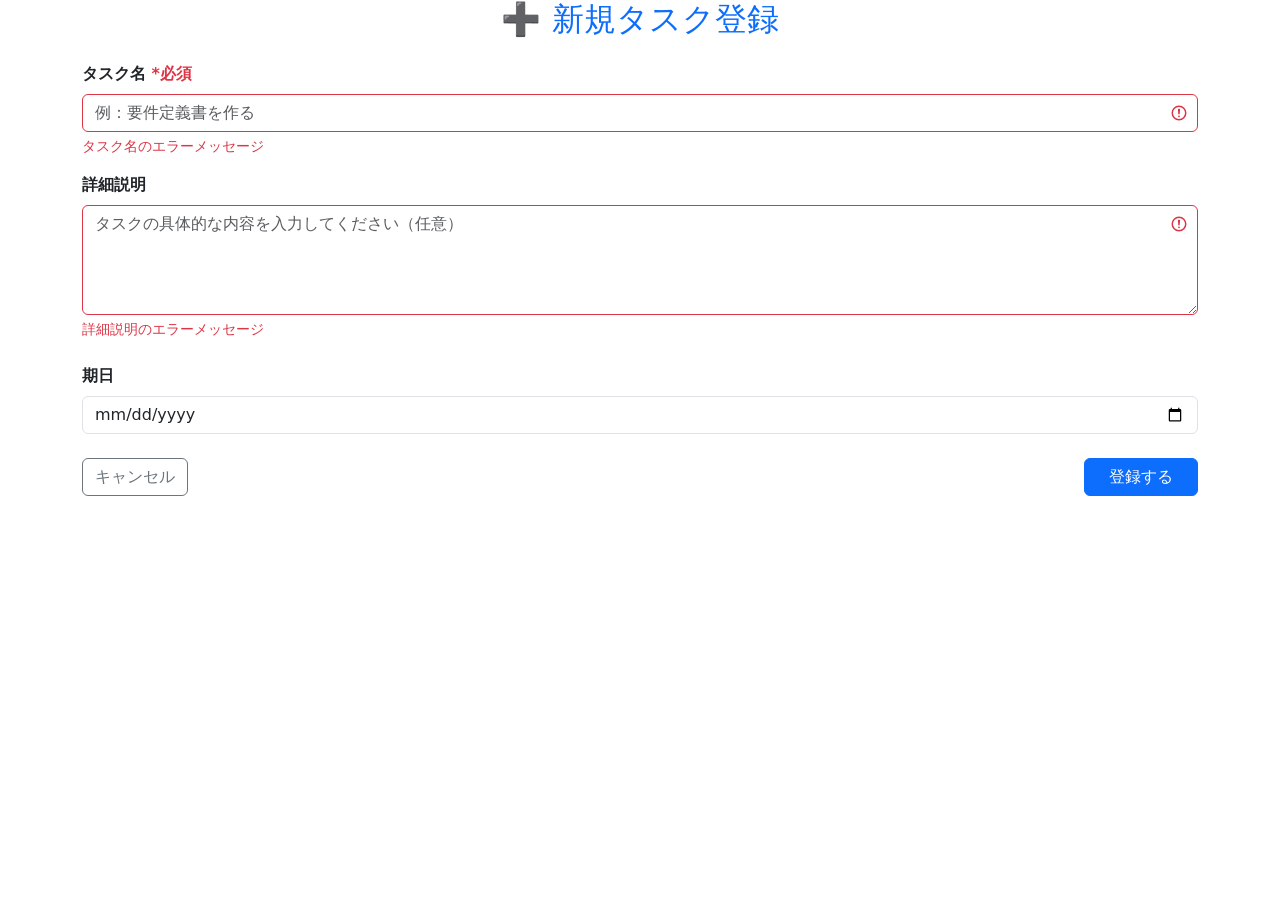
==== src/main/resources/templates/add.html @ a62bbf52 "Initial commit" ====
<!DOCTYPE html>
<html xmlns:th="http://www.thymeleaf.org">
<head>
    <meta charset="UTF-8">
    <title>タスク登録・編集 - タスク管理アプリ</title>
    <link rel="stylesheet" href="https://cdn.jsdelivr.net/npm/bootstrap@5.3.0/dist/css/bootstrap.min.css">
    <link rel="stylesheet" th:href="@{/css/style.css}">
</head>
<body class="form-page">
<div class="container form-container">

    <h2 class="mb-4 text-center text-primary">➕ 新規タスク登録</h2>

    <form action="" method="POST">

        <div class="mb-3">
            <label for="title" class="form-label fw-bold">タスク名 <span class="text-danger">*必須</span></label>
            <input type="text" id="title" class="form-control is-invalid" placeholder="例：要件定義書を作る">
            <div class="invalid-feedback" >
                タスク名のエラーメッセージ
            </div>
        </div>

        <div class="mb-4">
            <label for="detail" class="form-label fw-bold">詳細説明</label>
            <textarea id="detail" class="form-control is-invalid" rows="4" placeholder="タスクの具体的な内容を入力してください（任意）"></textarea>
            <div class="invalid-feedback">
                詳細説明のエラーメッセージ
            </div>
        </div>

        <!-- 期日入力項目（過去日は非活性・キーボード入力不可） -->
        <div class="mb-4">
            <label for="dueDate" class="form-label fw-bold">期日</label>
            <input type="date" id="dueDate" class="form-control">
            <div class="invalid-feedback">
                期日のエラーメッセージ
            </div>
        </div>

        <div class="d-flex justify-content-between">
            <a th:href="@{/todo}" class="btn btn-outline-secondary style-btn">キャンセル</a>
            <button type="submit" class="btn btn-primary style-btn px-4">登録する</button>
        </div>

    </form>
</div>

<!-- JSファイルの読み込み -->
<script th:src="@{/js/common.js}"></script>
</body>
</html>
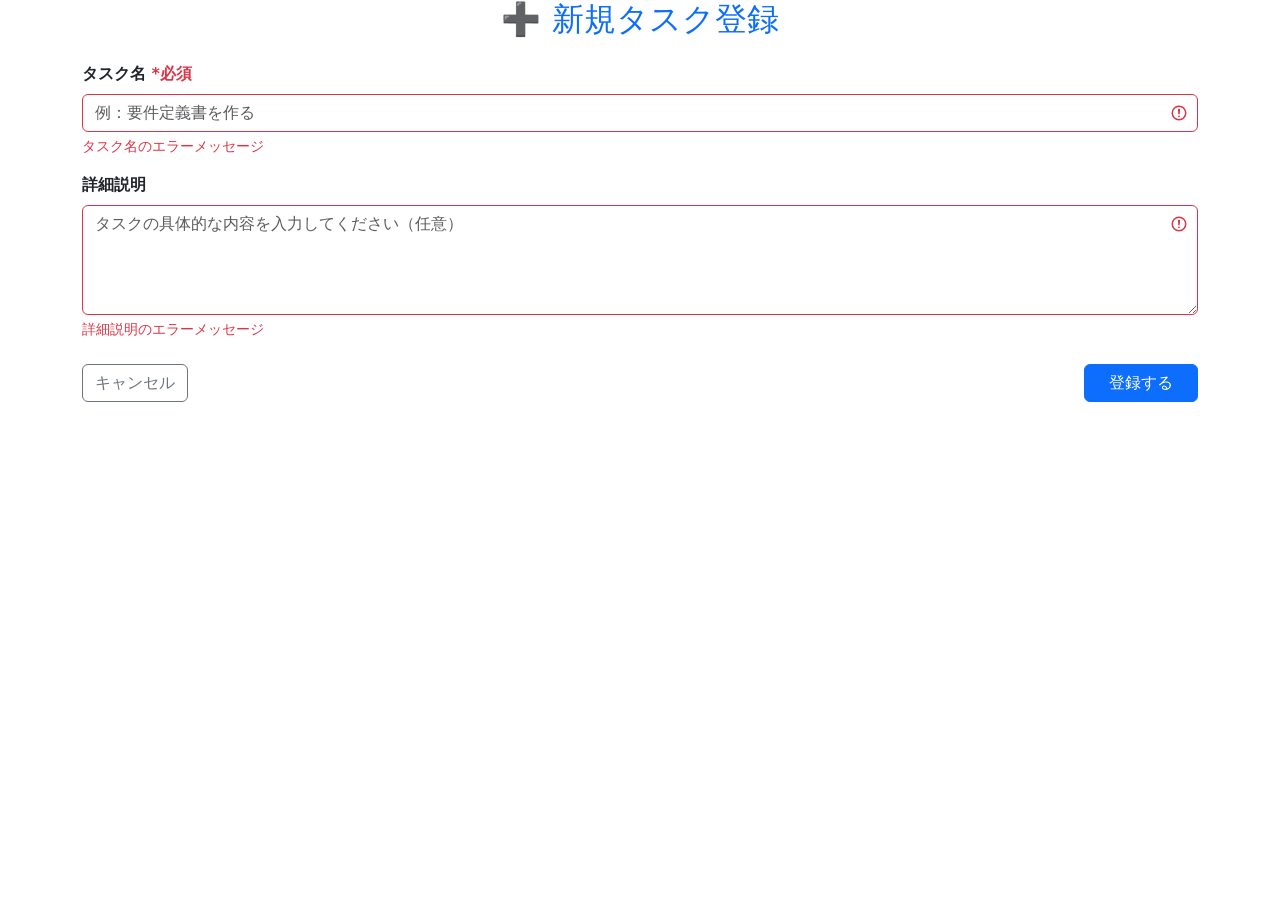
==== commit ae60c543: "初回コミット" ====
--- a/src/main/resources/templates/add.html
+++ b/src/main/resources/templates/add.html
@@ -29,15 +29,6 @@
             </div>
         </div>
 
-        <!-- 期日入力項目（過去日は非活性・キーボード入力不可） -->
-        <div class="mb-4">
-            <label for="dueDate" class="form-label fw-bold">期日</label>
-            <input type="date" id="dueDate" class="form-control">
-            <div class="invalid-feedback">
-                期日のエラーメッセージ
-            </div>
-        </div>
-
         <div class="d-flex justify-content-between">
             <a th:href="@{/todo}" class="btn btn-outline-secondary style-btn">キャンセル</a>
             <button type="submit" class="btn btn-primary style-btn px-4">登録する</button>
@@ -45,8 +36,5 @@
 
     </form>
 </div>
-
-<!-- JSファイルの読み込み -->
-<script th:src="@{/js/common.js}"></script>
 </body>
 </html>
